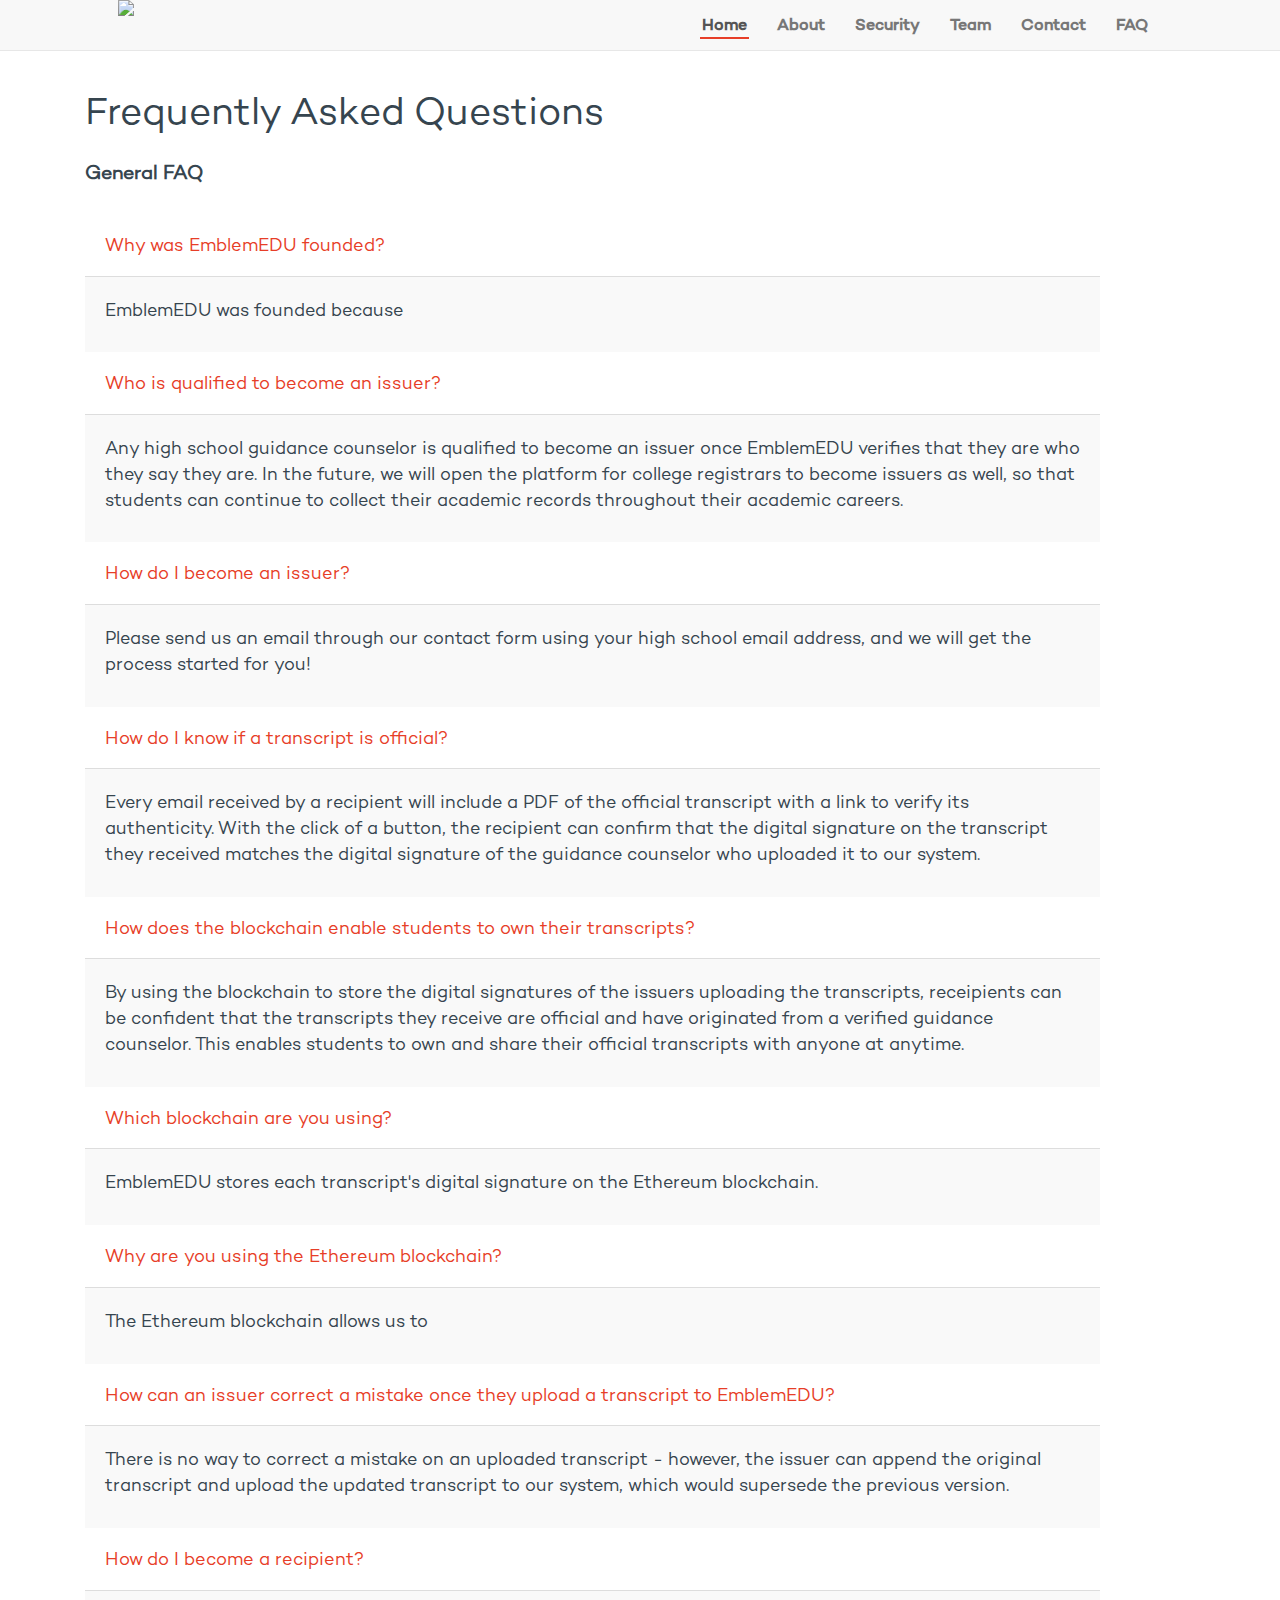
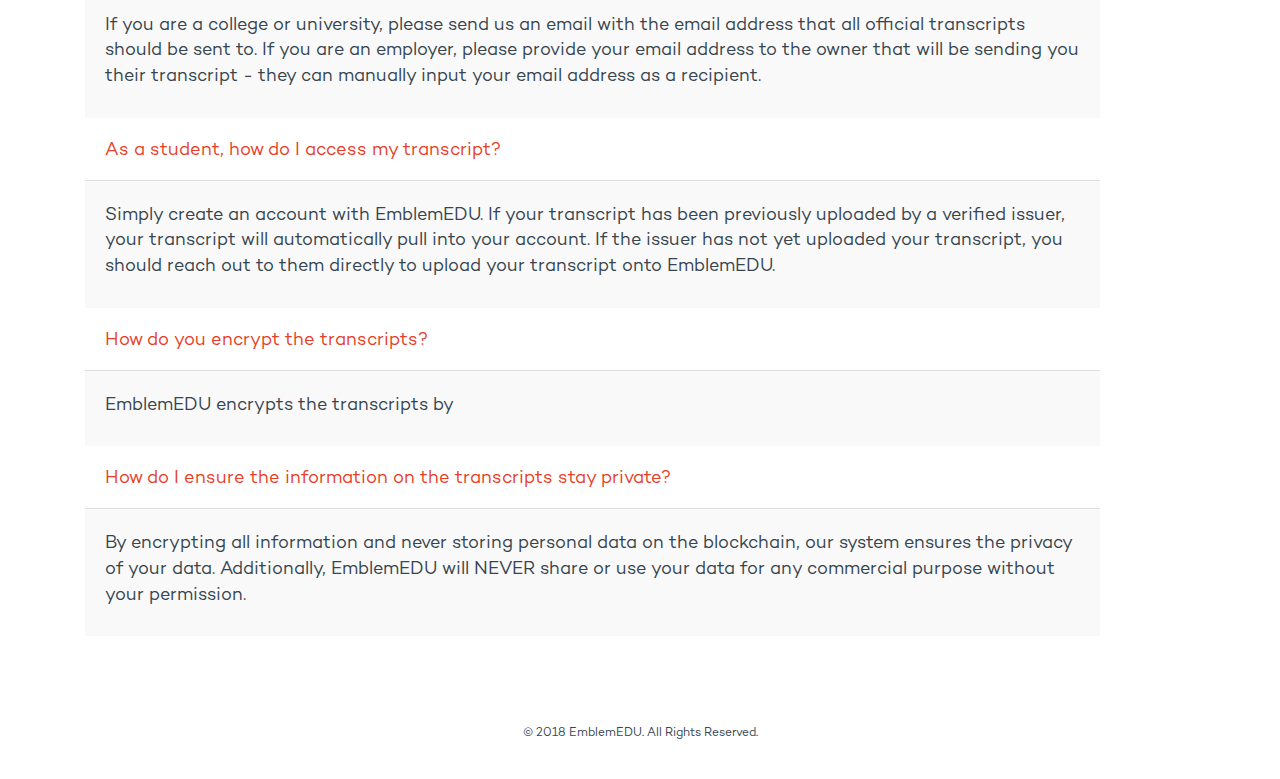
==== faq/index.html @ 0c70b665 "created faq page" ====
<!DOCTYPE html>
<html lang="en">
<head>
  <meta charset="UTF-8">
  <meta name="viewport" content="width=device-width, initial-scale=1.0">
  <meta http-equiv="X-UA-Compatible" content="ie=edge">
  <title>EmblemEDU</title>
  <!--need to edit between these -->
  <!-- <meta name="description" content="Forging the next generation of foundational Ethereum protocols">
  <meta name="keywords" content="Blockchain Incubator Startup Ethereum Labs">
  <meta name="author" content="BlockForge">
  <meta name="viewport" content="width=device-width, initial-scale=1, maximum-scale=1">
  <meta property="og:title" content="BlockForge">
  <meta property="og:description" content="Forging the next generation of foundational Ethereum protocols">
  
  <link rel="icon" href="img/logo.png"> -->
  <!--need to edit between these -->

  <link rel="stylesheet" type="text/css" href="../assets/css/bootstrap.min.css">
  <link rel="stylesheet" type="text/css" href="../assets/css/style.css">
  <script src="../assets/js/jquery-3.3.1.min.js"></script>
  <script src="../assets/js/bootstrap.min.js"></script>
  <link rel="shortcut icon" type="image/png" href="../assets/img/logo_40px.png">
  <link href="https://fonts.googleapis.com/css?family=Quicksand" rel="stylesheet">

</head>
<body>
  <!-- <div class='backgroundImage'></div> -->
  <nav class="navbar navbar-default navbar-fixed-top">
      <div class="container centered-column">
        <div class="col-md-11 col-xs-12">
          <div class="row">
            <div class="container-fluid">
              <div class="row">
                <div class="col-xs-12">
                  <div class="navbar-header">
                      <button type="button" class="navbar-toggle collapsed" data-toggle="collapse" data-target="#bs-example-navbar-collapse-1" aria-expanded="false">
                          <span class="sr-only">Toggle navigation</span>
                          <span class="icon-bar"></span>
                          <span class="icon-bar"></span>
                          <span class="icon-bar"></span>
                      </button>
                    <a class="navbar-brand" href="#">
                        <img src="../assets/img/NavBar Logo.png" class="logo">
                    </a>
                  </div>
                  <div class="collapse navbar-collapse" id="bs-example-navbar-collapse-1">
                    <ul class="nav navbar-nav navbar-right">
                      <li class="active"><a href="/#home">Home</a></li>
                      <li><a href="/#about">About</a></li>
                      <li><a href="/#security">Security</a></li>
                      <li><a href="/#team">Team</a></li>
                    <li><a href="/#contact">Contact</a></li>
                    <li><a href="#faq">FAQ</a></li>
                    </ul>
                  </div>
                </div>
              </div>
            </div>
          </div>
        </div>
      </div>
    </nav>

  <!-- FAQ -->
  <section id="faq" class="main faq">
    <div class="container">
      <div class="col-xs-11">
        <h3>Frequently Asked Questions</h3>
        <br>
        <h4>General FAQ</h4>
        <br>
        <div class="faq-index">
          <div class="item active">
            <div class="title">Why was EmblemEDU founded?</div>
            <div class="body">
              <p>EmblemEDU was founded because</p>
            </div>
          </div>
          <div class="item active">
            <div class="title">Who is qualified to become an issuer?</div>
            <div class="body">
              <p>Any high school guidance counselor is qualified to become an issuer once EmblemEDU verifies that they are who they say 
                they are. In the future, we will open the platform for college registrars to become issuers as well, so that students can 
                continue to collect their academic records throughout their academic careers.
              </p>
            </div>
          </div>
          <div class="item active">
            <div class="title">How do I become an issuer?</div>
            <div class="body">
              <p>Please send us an email through our contact form using your high school email address, and we will get the process started for you!</p>
            </div>
          </div>
          <div class="item active">
            <div class="title">How do I know if a transcript is official?</div>
            <div class="body">
              <p>Every email received by a recipient will include a PDF of the official transcript with a link to verify its authenticity.  With the click
                of a button, the recipient can confirm that the digital signature on the transcript they received matches the digital signature of the 
                guidance counselor who uploaded it to our system.
              </p>
            </div>
          </div>
          <div class="item active">
            <div class="title">How does the blockchain enable students to own their transcripts?</div>
            <div class="body">
              <p>By using the blockchain to store the digital signatures of the issuers uploading the transcripts, receipients can be confident
                that the transcripts they receive are official and have originated from a verified guidance counselor. This enables students
                to own and share their official transcripts with anyone at anytime.
              </p>
            </div>
          </div>
          <div class="item active">
            <div class="title">Which blockchain are you using?</div>
            <div class="body">
              <p>EmblemEDU stores each transcript's digital signature on the Ethereum blockchain.</p>
            </div>
          </div>
          <div class="item active">
            <div class="title">Why are you using the Ethereum blockchain?</div>
            <div class="body">
              <p>The Ethereum blockchain allows us to</p>
            </div>
          </div>
          <div class="item active">
            <div class="title">How can an issuer correct a mistake once they upload a transcript to EmblemEDU?</div>
            <div class="body">
              <p>There is no way to correct a mistake on an uploaded transcript - however, the issuer can append the original transcript and upload the
                updated transcript to our system, which would supersede the previous version.
              </p>
            </div>
          </div>
          <div class="item active">
            <div class="title">How do I become a recipient?</div>
            <div class="body">
              <p>If you are a college or university, please send us an email with the email address that all official transcripts should be sent to.
                If you are an employer, please provide your email address to the owner that will be sending you their transcript - they can manually
                input your email address as a recipient.
              </p>
            </div>
          </div>
          <div class="item active">
            <div class="title">As a student, how do I access my transcript?</div>
            <div class="body">
              <p>Simply create an account with EmblemEDU. If your transcript has been previously uploaded by a verified issuer, your transcript will
                automatically pull into your account.  If the issuer has not yet uploaded your transcript, you should reach out to them directly to
                upload your transcript onto EmblemEDU.
              </p>
            </div>
          </div>
          <div class="item active">
            <div class="title">How do you encrypt the transcripts?</div>
            <div class="body">
              <p>EmblemEDU encrypts the transcripts by</p>
            </div>
          </div>
          <div class="item active">
            <div class="title">How do I ensure the information on the transcripts stay private?</div>
            <div class="body">
              <p>By encrypting all information and never storing personal data on the blockchain, our system ensures the privacy of your data.  Additionally,
                EmblemEDU will NEVER share or use your data for any commercial purpose without your permission.
              </p>
            </div>
          </div>
        </div>
      </div>
    </div>
  </section>


  <!--footer -->
  <footer class="centered-column">
    <h6>© 2018 EmblemEDU. All Rights Reserved.</h6>
  </footer>

  <!--javacript -->
  <script>
    $(document).scroll(function() {
      var position = $(this).scrollTop() + 80
      $.fn.reverse = [].reverse;
      $('section').reverse().each(function() {
        var target = $(this).offset().top
        var id = $(this).attr('id')
        if (position >= target) {
          $('.navbar-right li').removeClass('active')
          $('.navbar-right li a[href="#' + id + '"]').parent().addClass('active')
          return false;
        } 
      })
    })

    $(document).on('click','.navbar-collapse.in',function(e) {
    if( $(e.target).is('a:not(".dropdown-toggle")') ) {
        $(this).collapse('hide');
    }
});
  </script>



</body>
</html>
---- assets/css/style.css ----
@font-face {
  font-family: Campton;
  src: url(../fonts/Campton-Book.otf);
}

@font-face {
  font-family: CamptonMedium;
  src: url(../fonts/Campton-Medium.otf);
}

body {
  font-family: 'Campton', 'Quicksand', 'Arial', 'sans-serif';
  color: #36454f;
}

/* .backgroundImage {
  background: url(../img/background/landscape.jpg);
  background-repeat: no-repeat;
  background-attachment: fixed;
  background-position: center;
  width: 100%;
  height: 100%;
  position: fixed;
} */

.brand {
  margin-left: 6px;
}

.logo {
  height: 52px;
}

.nav li a {
  font-family: CamptonMedium;
  font-size: 16px;
  font-weight: bold;
}

.navbar-default .navbar-nav>.active>a {
  background-color: inherit;
  padding: 15px 2px 2px;
  margin: 0px 13px;
  border-bottom: 2px solid #e73e28;
}

.navbar-brand {
  padding: 0px;
}

h2 {
  margin-bottom: 40px;
  font-weight: bold;
  text-align: center;
}

#home {
  min-height: 90vh;
  font-family: CamptonMedium;
  color: #36454f;
  background: -moz-linear-gradient(45deg, #ffffff 1%, #fc9862 46%, #f22121 99%); /* FF3.6-15 */
  background: -webkit-linear-gradient(45deg, #ffffff 1%,#fc9862 46%,#f22121 99%); /* Chrome10-25,Safari5.1-6 */
  background: linear-gradient(225deg, #ffffff 1%,#fc9862 46%,#f22121 99%); /* W3C, IE10+, FF16+, Chrome26+, Opera12+, Safari7+ */
  filter: progid:DXImageTransform.Microsoft.gradient( startColorstr='#ffffff', endColorstr='#f22121',GradientType=1 ); /* IE6-9 fallback on horizontal gradient */
  /* background: url(../img/background/gradient.png) 0% 100% / cover no-repeat white; */
}

/* home layover text  */
.full-width-image {
  width: 100%;
}

.left-column {
  display: flex;
  flex-direction: column;
}

.row-bottom {
  display: flex;
  flex-direction: row;
  align-items: flex-end;
}

#splash {
  min-height: 90vh;
}

.home-container {
  position: relative;
  display: flex;
  flex-direction: column;
  align-items: center;
  justify-content: center;
}

/* @media(min-width: 600px) {
  .home-container {
    width: 80%;
  }
}

@media(min-width: 1200px) {
  .home-container {
    width: 70%;
  }
} */

#home h3 {
  font-size: 54px;
}

/* #home img {
  height: 100px;
  width: 100px;
} */

#home h4 {
  margin-top: 20px;
  font-size: 54px;
  font-weight: 100;
}

.faq {
  text-align: left;
}

.main {
  background-color: white;
  padding: 50px 0px;
}

#faq {
  margin-top: 20px;
}

#faq p {
  font-size: 18px;
}

#faq h3 {
  font-size: 2.75em;
  margin-bottom: 5px;
}

#faq h4 {
  font-size: 1.4em;
  margin-top: 5px;
  font-weight: bold;
}

.faq-index .item {
  position: relative;
}

.faq-index .item.active .title {
  color: #e73e28;
}

.faq-index .title {
  padding: 20px;
  padding-right: 40px;
  line-height: 1.2em;
  border-bottom: 1px solid #ddd;
  font-size: 1.3em;
  color: #063952;
  cursor: pointer;
}

.faq-index .item.active .body {
  padding: 20px;
  height: auto;
}
.faq-index .body {
  box-sizing: border-box;
  padding: 0 20px;
  background: #f9f9f9;
  font-size: 1.1em;
  height: 0px;
  overflow: hidden;
  transition: 0.3s all ease-in-out;
}

@media(max-width: 470px) {
  #home h4 {
    font-size: 40px;
  }
  #home h3 {
    font-size: 38px;
  }
  #home img {
    height: 200px;
  }
}

@media(max-height: 731px) {
  .home-container {
    margin-top: 40px;
  }
  #home h4 {
    font-size: 40px;
  }
  #home h3 {
    font-size: 40px;
  }
  #home img {
    height: 150px;
  }
}

@media(max-width: 400px) {
  #home h4 {
    font-size: 40px;
  }
  #home h3 {
    font-size: 36px;
  }
  #home img {
    height: 200px;
  }
}

@media(max-width: 350px) {
  #home h4 {
    font-size: 38px;
  }
  #home h3 {
    font-size: 31px;
  }
}

@media only screen
and (max-width: 767px)
and (min-width: 550px) {
  #team .team-image {
    width: 50%;
  }
  #faq h2 {
    margin-top: 40px;
  }
}

#splash-1 {
  text-align: left;
  width: 100%;
}

#splash-logo {
  height: 300px;
}

#splash-2 {
  text-align: right;
  width: 100%;
}
/* home layover text */

#about p {
  font-size: 18px;
}

#about h5 {
  margin-top: 30px;
  font-size: 20px;
}

#about h4 {
  font-size: 20px;
  font-weight: bold;
}

#security p {
  font-size: 20px;
}

/* 
#security {
  background: #fff no-repeat 0;
  background-image: url(../img/background/institution.jpg);
  background-size: cover;
  background-position: 50%;
  background-attachment: fixed;
} */

#security {
  background: #fff no-repeat 0;
  background-image: url(../img/background/institution.jpg);
  background-size: cover;
  background-position: 50%;
  background-attachment: fixed;
}

#security .col-xs-11 {
  min-height: 90vh;
}

#mission h4 {
  font-size: 25px;
  text-align: left;
}

#mission p {
  font-size: 20px;
}

.mission-image img {
  border-radius: 10%;
}

#mission hr {
  height: 2px;
  margin-top: 50px;
  background-color: #e73e28;
}

/* HOW IT WORKS
#how-it-works h2 {
  color: white;
}

#how-it-works {
  background: #fff no-repeat 0;
  background-image: url(../img/background/landscape.jpg);
  background-size: cover;
  background-position: 50%;
  background-attachment: fixed;
} */

.white-transparent {
  background-color: rgba(255,255,255,0.85);
  width: 100%;
  height: 100%;
}

.lines {
  width: 69.5%;
  margin: 10px 0px;
}

.lines img {
  vertical-align: middle;
  border-width: 0px;
  border-style: initial;
  border-color: initial;
  border-image: initial;
}

.about-image {
  margin: 30px 0px 0px;
}

.about-image h4 {
  margin-top: 30px;
}

.about-image p {
  text-align: center;
}

.team-image {
  margin: 45px 0px 0px;
}

.team-image h4 {
  margin-top: 15px;
  font-weight: bold;
}

.team-image h5 {
  margin-top: 0px;
}

.about-image img {
  height: 120px;
  border-radius: 10%;
}

.team-image img {
  height: 120px;
  border-radius: 50%;
}

.pale-gray {
  /*background-color: rgba(241, 239, 239, 0.89);*/
  background-color: #f5f5f5;
  padding: 50px 0px;
}

#mission {
  padding-bottom: 0px;
}

.white {
  padding: 50px 0px;
}

.space-around-row {
  display: flex;
  flex-direction: row;
  justify-content: space-around;
}

.centered-column {
  display: flex;
  flex-direction: column;
  align-items: center;
}

.centered-column-center {
  display: flex;
  flex-direction: column;
  align-items: center;
  justify-content: center;
}

.space-between-row {
  display: flex;
  flex-direction: row;
  align-items: center;
  justify-content: space-between;
}

p {
  font-size: 14px;
}

.team-image .social-icon {
  height: 25px;
  margin: 3px;
  border-radius: 0%;
}

.contact-header h4 {
  margin: 0px 15px 0px;
  font-size: 20px;
  color: #36454f;
}

#contact {
  padding: 0px;
  background: #e2e2e2;
}

#contact h2 {
  margin-bottom: 20px;
}

#contact-hero {
  background: -moz-linear-gradient(45deg, #ffffff 1%, #fc9862 46%, #f22121 99%); /* FF3.6-15 */
  background: -webkit-linear-gradient(45deg, #ffffff 1%,#fc9862 46%,#f22121 99%); /* Chrome10-25,Safari5.1-6 */
  background: linear-gradient(225deg, #ffffff 1%,#fc9862 46%,#f22121 99%); /* W3C, IE10+, FF16+, Chrome26+, Opera12+, Safari7+ */
  filter: progid:DXImageTransform.Microsoft.gradient( startColorstr='#ffffff', endColorstr='#f22121',GradientType=1 ); /* IE6-9 fallback on horizontal gradient */
  /*background: white no-repeat 50% 50%;
  background-image: url(../img/background/parchment.jpg);
  background-size: cover; */
  width: 100%;
  color: white;
}


#contact .overlay {
  /* background-color: rgba(0,0,0,0.6); */
  padding: 50px 0px 10px;
  min-height: 70vh;
}

form {
  margin-top: 50px;
}

.button {
  color: white;
  background: #36454f;
  /* background-image: linear-gradient(90deg, #e5000f, #FF5014FF); */
  border: none;
  border-radius: 0px;
  width: 250px;
  height: 40px;
}

footer {
  padding: 30px 0px;
}
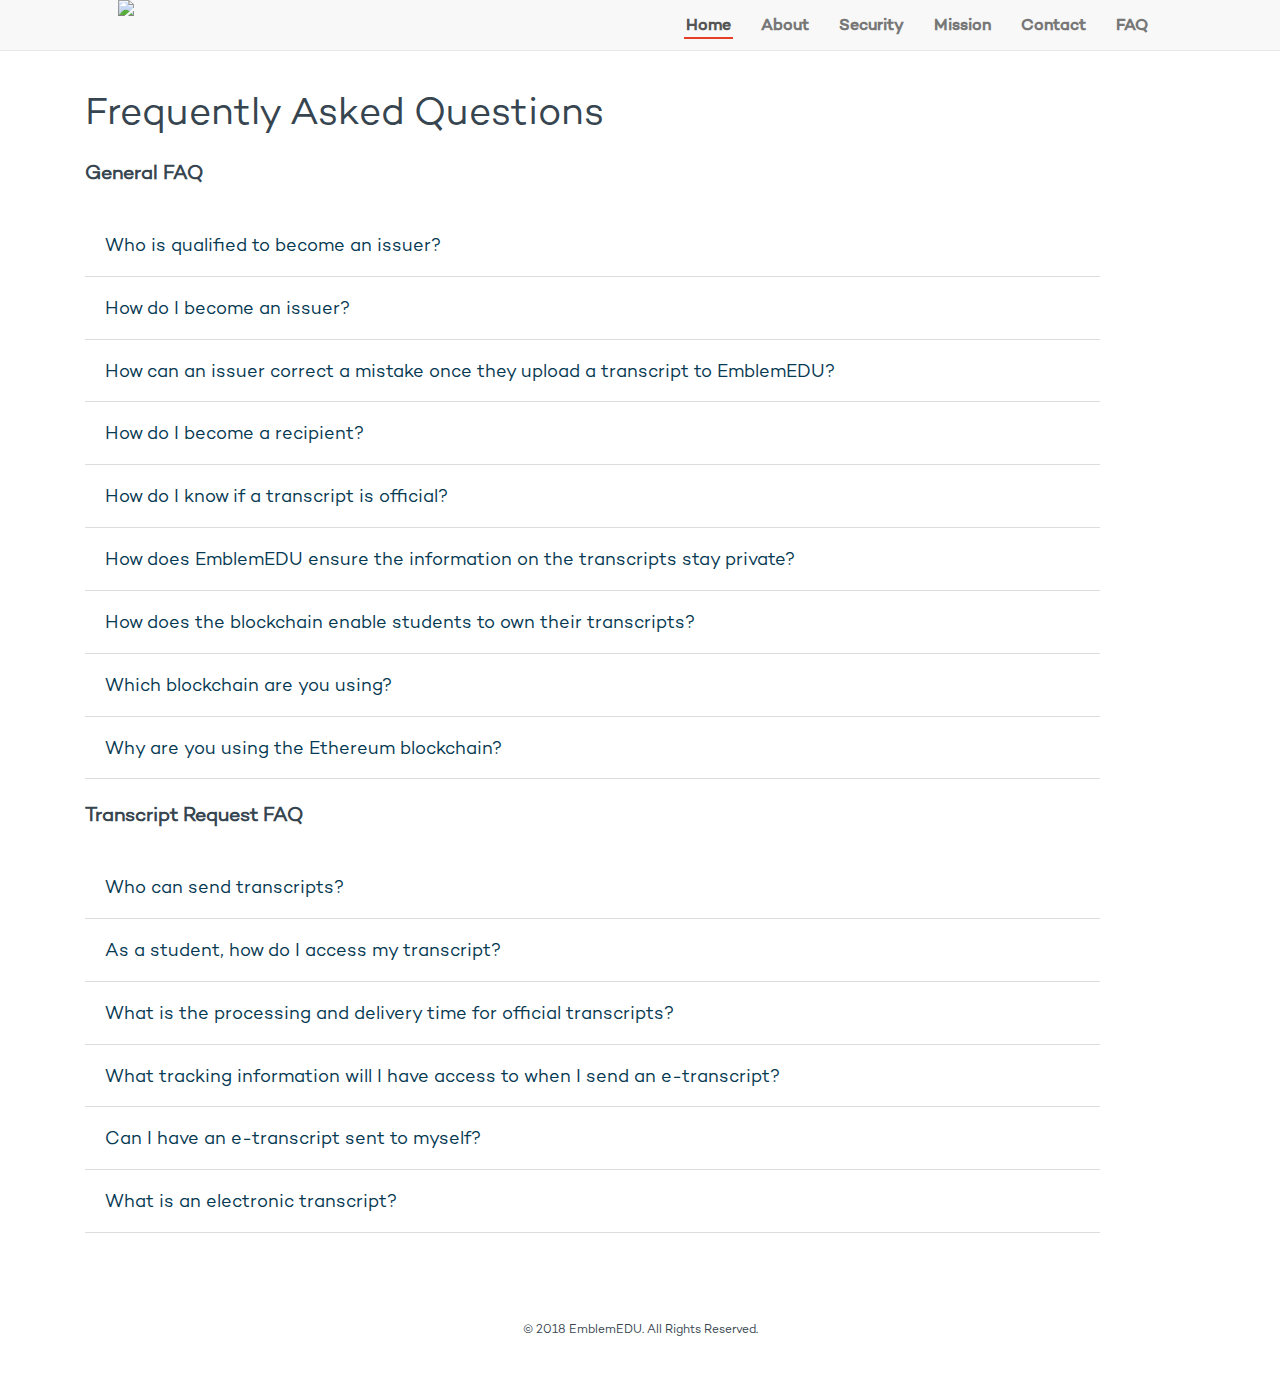
==== commit e62e4d51: "updated faq content and input jquery for item toggles" ====
--- a/faq/index.html
+++ b/faq/index.html
@@ -22,6 +22,7 @@
   <script src="../assets/js/bootstrap.min.js"></script>
   <link rel="shortcut icon" type="image/png" href="../assets/img/logo_40px.png">
   <link href="https://fonts.googleapis.com/css?family=Quicksand" rel="stylesheet">
+  <link rel="stylesheet" href="https://use.fontawesome.com/releases/v5.2.0/css/all.css" integrity="sha384-hWVjflwFxL6sNzntih27bfxkr27PmbbK/iSvJ+a4+0owXq79v+lsFkW54bOGbiDQ" crossorigin="anonymous">
 
 </head>
 <body>
@@ -49,7 +50,8 @@
                       <li class="active"><a href="/#home">Home</a></li>
                       <li><a href="/#about">About</a></li>
                       <li><a href="/#security">Security</a></li>
-                      <li><a href="/#team">Team</a></li>
+                      <li><a href="/#mission">Mission</a></li>
+                      <!-- <li><a href="/#team">Team</a></li> -->
                     <li><a href="/#contact">Contact</a></li>
                     <li><a href="#faq">FAQ</a></li>
                     </ul>
@@ -71,103 +73,229 @@
         <h4>General FAQ</h4>
         <br>
         <div class="faq-index">
-          <div class="item active">
-            <div class="title">Why was EmblemEDU founded?</div>
-            <div class="body">
-              <p>EmblemEDU was founded because</p>
-            </div>
-          </div>
-          <div class="item active">
-            <div class="title">Who is qualified to become an issuer?</div>
+          <!-- <div class="item">
+            <div class="space-between-row">
+              <div class="title">Why was EmblemEDU founded?</div>
+              <div class="arrows">
+                <i class="fa fa-angle-down"></i>
+              </div>
+            </div>
+            <div class="body">
+                  <p>EmblemEDU was founded because</p>
+            </div>
+          </div> -->
+          <div class="item">
+            <div class="space-between-row">
+              <div class="title">Who is qualified to become an issuer?</div>
+              <div class="arrows">
+                <i class="fa fa-angle-down"></i>
+              </div>
+            </div>
             <div class="body">
               <p>Any high school guidance counselor is qualified to become an issuer once EmblemEDU verifies that they are who they say 
                 they are. In the future, we will open the platform for college registrars to become issuers as well, so that students can 
-                continue to collect their academic records throughout their academic careers.
-              </p>
-            </div>
-          </div>
-          <div class="item active">
-            <div class="title">How do I become an issuer?</div>
-            <div class="body">
-              <p>Please send us an email through our contact form using your high school email address, and we will get the process started for you!</p>
-            </div>
-          </div>
-          <div class="item active">
-            <div class="title">How do I know if a transcript is official?</div>
+                continue to collect their academic records throughout their academic careers.</p>
+            </div>
+          </div>
+          <div class="item">
+            <div class="space-between-row">
+              <div class="title">How do I become an issuer?</div>
+              <div class="arrows">
+                <i class="fa fa-angle-down"></i>
+              </div>
+            </div>
+            <div class="body">
+              <p>If you are a high school guidance counselor, please send us an email through our contact form using your official high school email address, and we will get the process started for you!</p>
+            </div>
+          </div>
+          <div class="item">
+            <div class="space-between-row">
+              <div class="title">How can an issuer correct a mistake once they upload a transcript to EmblemEDU?</div>
+              <div class="arrows">
+                <i class="fa fa-angle-down"></i>
+              </div>
+            </div>
+            <div class="body">
+              <p>An issuer can simply upload the correct transcript, which will then overwrite the previously uploaded transcript. Students
+                will receive a notification that their transcript has been updated.</p>
+            </div>
+          </div>
+          <div class="item">
+            <div class="space-between-row">
+              <div class="title">How do I become a recipient?</div>
+              <div class="arrows">
+                <i class="fa fa-angle-down"></i>
+              </div>
+            </div>
+            <div class="body">
+              <p>If you are a college or university, please send us an email with the email address that all official transcripts should be sent to.
+                If you are an employer, please provide your email address to the owner that will be sending you their transcript - they can manually
+                input your email address as a recipient.</p>
+            </div>
+          </div>
+          <div class="item">
+            <div class="space-between-row">
+              <div class="title">How do I know if a transcript is official?</div>
+              <div class="arrows">
+                <i class="fa fa-angle-down"></i>
+              </div>
+            </div>
             <div class="body">
               <p>Every email received by a recipient will include a PDF of the official transcript with a link to verify its authenticity.  With the click
                 of a button, the recipient can confirm that the digital signature on the transcript they received matches the digital signature of the 
-                guidance counselor who uploaded it to our system.
+                guidance counselor who uploaded it to our system.</p>
+            </div>
+          </div>
+          <div class="item">
+            <div class="space-between-row">
+              <div class="title">How does EmblemEDU ensure the information on the transcripts stay private?</div>
+              <div class="arrows">
+                <i class="fa fa-angle-down"></i>
+              </div>
+            </div>
+            <div class="body">
+              <p>By encrypting all information and never storing personal data on the blockchain, our system ensures the privacy of your data.  Additionally,
+                EmblemEDU will NEVER share or use your data for any commercial purpose without your permission.</p>
+            </div>
+          </div>
+          <div class="item">
+            <div class="space-between-row">
+              <div class="title">How does the blockchain enable students to own their transcripts?</div>
+              <div class="arrows">
+                <i class="fa fa-angle-down"></i>
+              </div>
+            </div>
+            <div class="body">
+              <p>By using the blockchain to store the digital signatures of the issuers uploading the transcripts, recipients can be confident
+                that the transcripts they receive are official and have originated from a verified guidance counselor. This enables students
+                to own and share their official transcripts with anyone at anytime.</p>
+            </div>
+          </div>
+          <div class="item">
+            <div class="space-between-row">
+              <div class="title">Which blockchain are you using?</div>
+              <div class="arrows">
+                <i class="fa fa-angle-down"></i>
+              </div>
+            </div>
+            <div class="body">
+              <p>EmblemEDU stores each transcript's digital signature on the Ethereum blockchain.</p>
+            </div>
+          </div>
+          <div class="item">
+            <div class="space-between-row">
+              <div class="title">Why are you using the Ethereum blockchain?</div>
+              <div class="arrows">
+                <i class="fa fa-angle-down"></i>
+              </div>
+            </div>
+            <div class="body">
+              <p>The Ethereum blockchain is the most trusted and reliable public blockchain, used by thousands of companies around the world.</p>
+            </div>
+          </div>
+          <!-- <div class="item">
+            <div class="space-between-row">
+              <div class="title">How does your encryption work at a high level?</div>
+              <div class="arrows">
+                <i class="fa fa-angle-down"></i>
+              </div>
+            </div>
+            <div class="body">
+              <p>EmblemEDU encrypts the transcripts by</p>
+            </div>
+          </div>
+          <div class="item">
+            <div class="space-between-row">
+              <div class="title">How does your encryption work in detail?</div>
+              <div class="arrows">
+                <i class="fa fa-angle-down"></i>
+              </div>
+            </div>
+            <div class="body">
+              <p>EmblemEDU encrypts the transcripts by</p>
+            </div>
+          </div> -->
+          <br>
+          <h4>Transcript Request FAQ</h4>
+          <br>
+          <div class="item">
+            <div class="space-between-row">
+              <div class="title">Who can send transcripts?</div>
+              <div class="arrows">
+                <i class="fa fa-angle-down"></i>
+              </div>
+            </div>
+            <div class="body">
+              <p>Both issuers and owners can send transcripts to any college or email address. Issuers will be required to have
+                owner authorization in order to send transcripts.
               </p>
             </div>
           </div>
-          <div class="item active">
-            <div class="title">How does the blockchain enable students to own their transcripts?</div>
-            <div class="body">
-              <p>By using the blockchain to store the digital signatures of the issuers uploading the transcripts, receipients can be confident
-                that the transcripts they receive are official and have originated from a verified guidance counselor. This enables students
-                to own and share their official transcripts with anyone at anytime.
-              </p>
-            </div>
-          </div>
-          <div class="item active">
-            <div class="title">Which blockchain are you using?</div>
-            <div class="body">
-              <p>EmblemEDU stores each transcript's digital signature on the Ethereum blockchain.</p>
-            </div>
-          </div>
-          <div class="item active">
-            <div class="title">Why are you using the Ethereum blockchain?</div>
-            <div class="body">
-              <p>The Ethereum blockchain allows us to</p>
-            </div>
-          </div>
-          <div class="item active">
-            <div class="title">How can an issuer correct a mistake once they upload a transcript to EmblemEDU?</div>
-            <div class="body">
-              <p>There is no way to correct a mistake on an uploaded transcript - however, the issuer can append the original transcript and upload the
-                updated transcript to our system, which would supersede the previous version.
-              </p>
-            </div>
-          </div>
-          <div class="item active">
-            <div class="title">How do I become a recipient?</div>
-            <div class="body">
-              <p>If you are a college or university, please send us an email with the email address that all official transcripts should be sent to.
-                If you are an employer, please provide your email address to the owner that will be sending you their transcript - they can manually
-                input your email address as a recipient.
-              </p>
-            </div>
-          </div>
-          <div class="item active">
-            <div class="title">As a student, how do I access my transcript?</div>
-            <div class="body">
-              <p>Simply create an account with EmblemEDU. If your transcript has been previously uploaded by a verified issuer, your transcript will
-                automatically pull into your account.  If the issuer has not yet uploaded your transcript, you should reach out to them directly to
-                upload your transcript onto EmblemEDU.
-              </p>
-            </div>
-          </div>
-          <div class="item active">
-            <div class="title">How do you encrypt the transcripts?</div>
-            <div class="body">
-              <p>EmblemEDU encrypts the transcripts by</p>
-            </div>
-          </div>
-          <div class="item active">
-            <div class="title">How do I ensure the information on the transcripts stay private?</div>
-            <div class="body">
-              <p>By encrypting all information and never storing personal data on the blockchain, our system ensures the privacy of your data.  Additionally,
-                EmblemEDU will NEVER share or use your data for any commercial purpose without your permission.
-              </p>
+          <div class="item">
+            <div class="space-between-row">
+              <div class="title">As a student, how do I access my transcript?</div>
+              <div class="arrows">
+                <i class="fa fa-angle-down"></i>
+              </div>
+            </div>
+            <div class="body">
+              <p>Simply create an account with EmblemEDU! If your transcript has been previously uploaded by a verified issuer, it will
+                automatically be matched to your account.  If the issuer has not yet uploaded your transcript, EmblemEDU allows you to
+                send a notification to your school.</p>
+            </div>
+          </div>
+          <div class="item">
+            <div class="space-between-row">
+              <div class="title">What is the processing and delivery time for official transcripts?</div>
+              <div class="arrows">
+                <i class="fa fa-angle-down"></i>
+              </div>
+            </div>
+            <div class="body">
+              <p>Once you submit your e-transcript, the recipient will receive an email with the PDF of your official transcript and
+                a link to verify its authenticity within 5 minutes.</p>
+              </div>
+          </div>
+          <div class="item">
+            <div class="space-between-row">
+              <div class="title">What tracking information will I have access to when I send an e-transcript?</div>
+              <div class="arrows">
+                <i class="fa fa-angle-down"></i>
+              </div>
+            </div>
+            <div class="body">
+              <p>When you send an e-transcript, you will receive an email confirming that the transcript has been submitted.  Additionally,
+                you will receive an email notifying you when the recipient has received the email.</p>
+              </div>
+            </div>
+            <div class="item">
+              <div class="space-between-row">
+                <div class="title">Can I have an e-transcript sent to myself?</div>
+                <div class="arrows">
+                <i class="fa fa-angle-down"></i>
+              </div>
+            </div>
+            <div class="body">
+              <p>Yes, e-transcripts can be sent to any email address.</p>
+            </div>
+          </div>
+          <div class="item">
+            <div class="space-between-row">
+              <div class="title">What is an electronic transcript?</div>
+              <div class="arrows">
+                <i class="fa fa-angle-down"></i>
+              </div>
+            </div>
+            <div class="body">
+              <p>An electronic transcript (e-transcript) is an official certified PDF document securely delivered electronically to the email
+                address of the recipient you designate.</p>
             </div>
           </div>
         </div>
       </div>
     </div>
   </section>
-
-
+  
   <!--footer -->
   <footer class="centered-column">
     <h6>© 2018 EmblemEDU. All Rights Reserved.</h6>
@@ -175,28 +303,17 @@
 
   <!--javacript -->
   <script>
-    $(document).scroll(function() {
-      var position = $(this).scrollTop() + 80
-      $.fn.reverse = [].reverse;
-      $('section').reverse().each(function() {
-        var target = $(this).offset().top
-        var id = $(this).attr('id')
-        if (position >= target) {
-          $('.navbar-right li').removeClass('active')
-          $('.navbar-right li a[href="#' + id + '"]').parent().addClass('active')
-          return false;
-        } 
-      })
-    })
-
     $(document).on('click','.navbar-collapse.in',function(e) {
-    if( $(e.target).is('a:not(".dropdown-toggle")') ) {
+      if( $(e.target).is('a:not(".dropdown-toggle")') ) {
         $(this).collapse('hide');
-    }
-});
+      }
+    });
+
+    $(document).ready( function() {
+      $('.item .space-between-row').click(function(e) {
+        $(this).parent('.item').toggleClass('active');
+      });
+    });
   </script>
-
-
-
 </body>
 </html>
--- a/assets/css/style.css
+++ b/assets/css/style.css
@@ -160,10 +160,13 @@
   padding: 20px;
   padding-right: 40px;
   line-height: 1.2em;
-  border-bottom: 1px solid #ddd;
   font-size: 1.3em;
   color: #063952;
   cursor: pointer;
+}
+
+.faq-index .space-between-row {
+  border-bottom: 1px solid #ddd;
 }
 
 .faq-index .item.active .body {
@@ -180,6 +183,39 @@
   transition: 0.3s all ease-in-out;
 }
 
+.faq-index .item.active .arrows {
+  color: #e73e28;
+  opacity: 1;
+}
+.faq-index .arrows {
+  position: absolute;
+  top: 12px;
+  right: 15px;
+  font-size: 30px;
+  cursor: pointer;
+  opacity: 0.25;
+  transition: 0.2s all ease-in-out;
+}
+
+.faq-index .item.active i {
+  transform: rotateX(180deg);
+}
+
+.fa {
+  display: inline-block;
+  font: normal normal normal 14px/1 FontAwesome;
+  font-size: inherit;
+  text-rendering: auto;
+  -webkit-font-smoothing: antialiased;
+  -moz-osx-font-smoothing: grayscale;
+}
+
+.fa-angle-down {
+  content: "\f107";
+}
+
+
+
 @media(max-width: 470px) {
   #home h4 {
     font-size: 40px;
@@ -356,6 +392,8 @@
   text-align: center;
 }
 
+/*
+
 .team-image {
   margin: 45px 0px 0px;
 }
@@ -369,15 +407,18 @@
   margin-top: 0px;
 }
 
+*/
+
 .about-image img {
   height: 120px;
   border-radius: 10%;
 }
 
+/*
 .team-image img {
   height: 120px;
   border-radius: 50%;
-}
+} */
 
 .pale-gray {
   /*background-color: rgba(241, 239, 239, 0.89);*/
@@ -386,7 +427,7 @@
 }
 
 #mission {
-  padding-bottom: 0px;
+  padding-bottom: 50px;
 }
 
 .white {
@@ -423,11 +464,12 @@
   font-size: 14px;
 }
 
+/*
 .team-image .social-icon {
   height: 25px;
   margin: 3px;
   border-radius: 0%;
-}
+} */
 
 .contact-header h4 {
   margin: 0px 15px 0px;
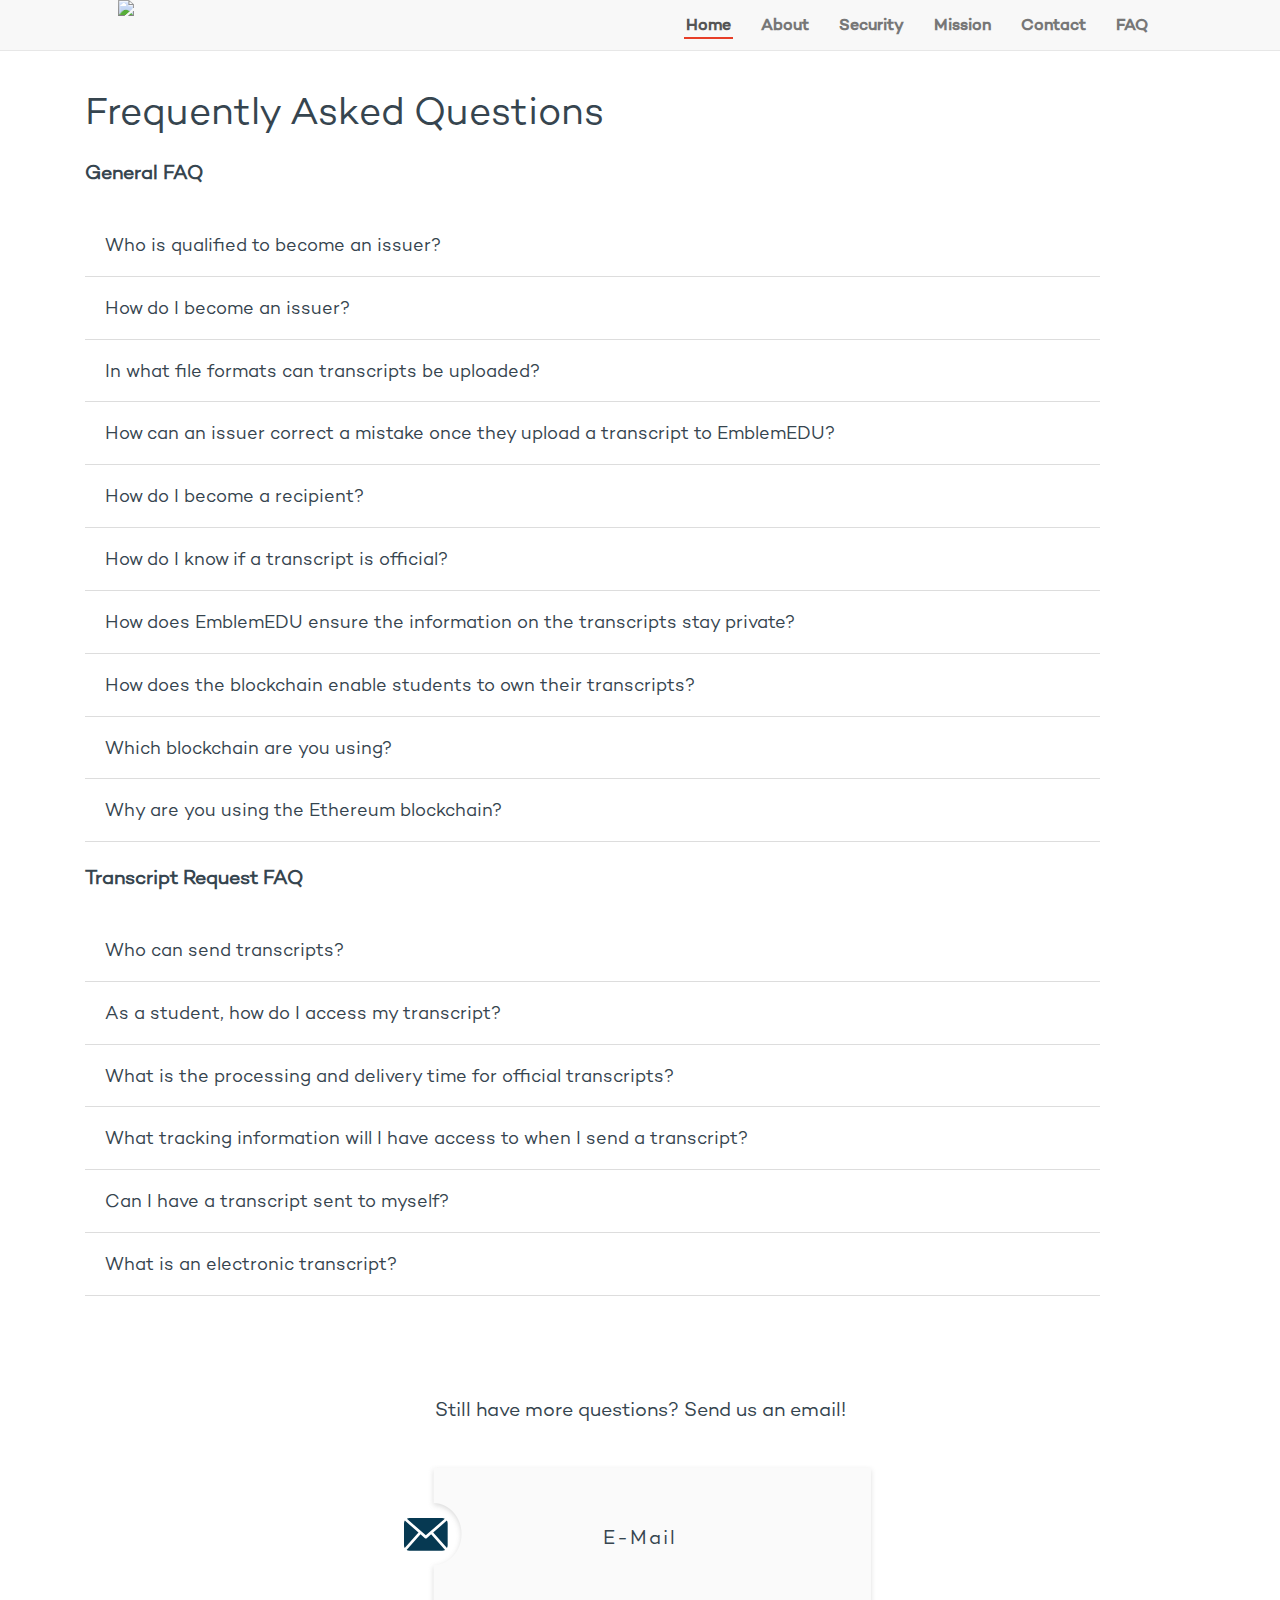
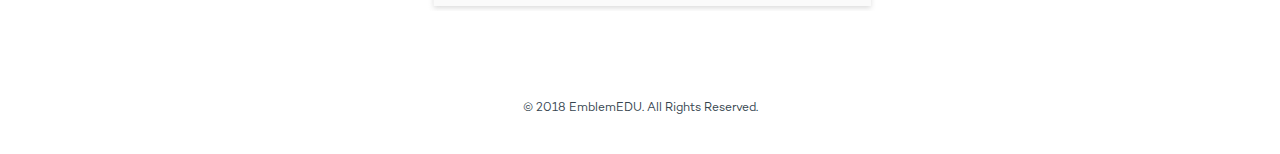
==== commit 372766c1: "added email on faq page, needs to be updated" ====
--- a/faq/index.html
+++ b/faq/index.html
@@ -105,7 +105,19 @@
               </div>
             </div>
             <div class="body">
-              <p>If you are a high school guidance counselor, please send us an email through our contact form using your official high school email address, and we will get the process started for you!</p>
+              <p>If you are a high school guidance counselor, please send us an email through our contact form using your official high school email 
+                address, and we will get the process started for you!</p>
+            </div>
+          </div>
+          <div class="item">
+            <div class="space-between-row">
+              <div class="title">In what file formats can transcripts be uploaded?</div>
+              <div class="arrows">
+                <i class="fa fa-angle-down"></i>
+              </div>
+            </div>
+            <div class="body">
+              <p>Transcripts must be uploaded as a PDF created from a Word document.</p>
             </div>
           </div>
           <div class="item">
@@ -252,31 +264,31 @@
               </div>
             </div>
             <div class="body">
-              <p>Once you submit your e-transcript, the recipient will receive an email with the PDF of your official transcript and
+              <p>Once you submit your transcript, the recipient will receive an email with the PDF of your official transcript and
                 a link to verify its authenticity within 5 minutes.</p>
               </div>
           </div>
           <div class="item">
             <div class="space-between-row">
-              <div class="title">What tracking information will I have access to when I send an e-transcript?</div>
-              <div class="arrows">
-                <i class="fa fa-angle-down"></i>
-              </div>
-            </div>
-            <div class="body">
-              <p>When you send an e-transcript, you will receive an email confirming that the transcript has been submitted.  Additionally,
+              <div class="title">What tracking information will I have access to when I send a transcript?</div>
+              <div class="arrows">
+                <i class="fa fa-angle-down"></i>
+              </div>
+            </div>
+            <div class="body">
+              <p>When you send a transcript, you will receive an email confirming that the transcript has been submitted.  Additionally,
                 you will receive an email notifying you when the recipient has received the email.</p>
               </div>
             </div>
             <div class="item">
               <div class="space-between-row">
-                <div class="title">Can I have an e-transcript sent to myself?</div>
+                <div class="title">Can I have a transcript sent to myself?</div>
                 <div class="arrows">
                 <i class="fa fa-angle-down"></i>
               </div>
             </div>
             <div class="body">
-              <p>Yes, e-transcripts can be sent to any email address.</p>
+              <p>Yes, transcripts can be sent to any email address.</p>
             </div>
           </div>
           <div class="item">
@@ -287,12 +299,22 @@
               </div>
             </div>
             <div class="body">
-              <p>An electronic transcript (e-transcript) is an official certified PDF document securely delivered electronically to the email
+              <p>An electronic transcript is an official certified PDF document securely delivered electronically to the email
                 address of the recipient you designate.</p>
             </div>
           </div>
         </div>
       </div>
+    </div>
+  </section>
+
+  <section class="main">
+    <div class="container centered-column">
+      <p style="font-size: 1.4em;">Still have more questions? Send us an email!</p>
+        <div class="col-xs-12" style="text-align: center">
+          <a href="mailto:info@emblemedu.com" target="_blank" class="subscribeLink">E-Mail</a>
+          <br>
+        </div>
     </div>
   </section>
   
--- a/assets/css/style.css
+++ b/assets/css/style.css
@@ -161,7 +161,7 @@
   padding-right: 40px;
   line-height: 1.2em;
   font-size: 1.3em;
-  color: #063952;
+  color: #36454f;
   cursor: pointer;
 }
 
@@ -212,6 +212,21 @@
 
 .fa-angle-down {
   content: "\f107";
+}
+
+.subscribeLink {
+  display: inline-block;
+  width: 472px;
+  height: 147px;
+  background: url(../img/btnSubscribe.svg) top left no-repeat;
+  line-height: 147px;
+  font-size: 1.4em;
+  letter-spacing: 2px;
+  margin-top: 30px;
+}
+a, a:hover, a:focus, a:active {
+  color: inherit;
+  text-decoration: none;
 }
 
 
@@ -501,7 +516,7 @@
 
 #contact .overlay {
   /* background-color: rgba(0,0,0,0.6); */
-  padding: 50px 0px 10px;
+  padding: 50px 0px;
   min-height: 70vh;
 }
 
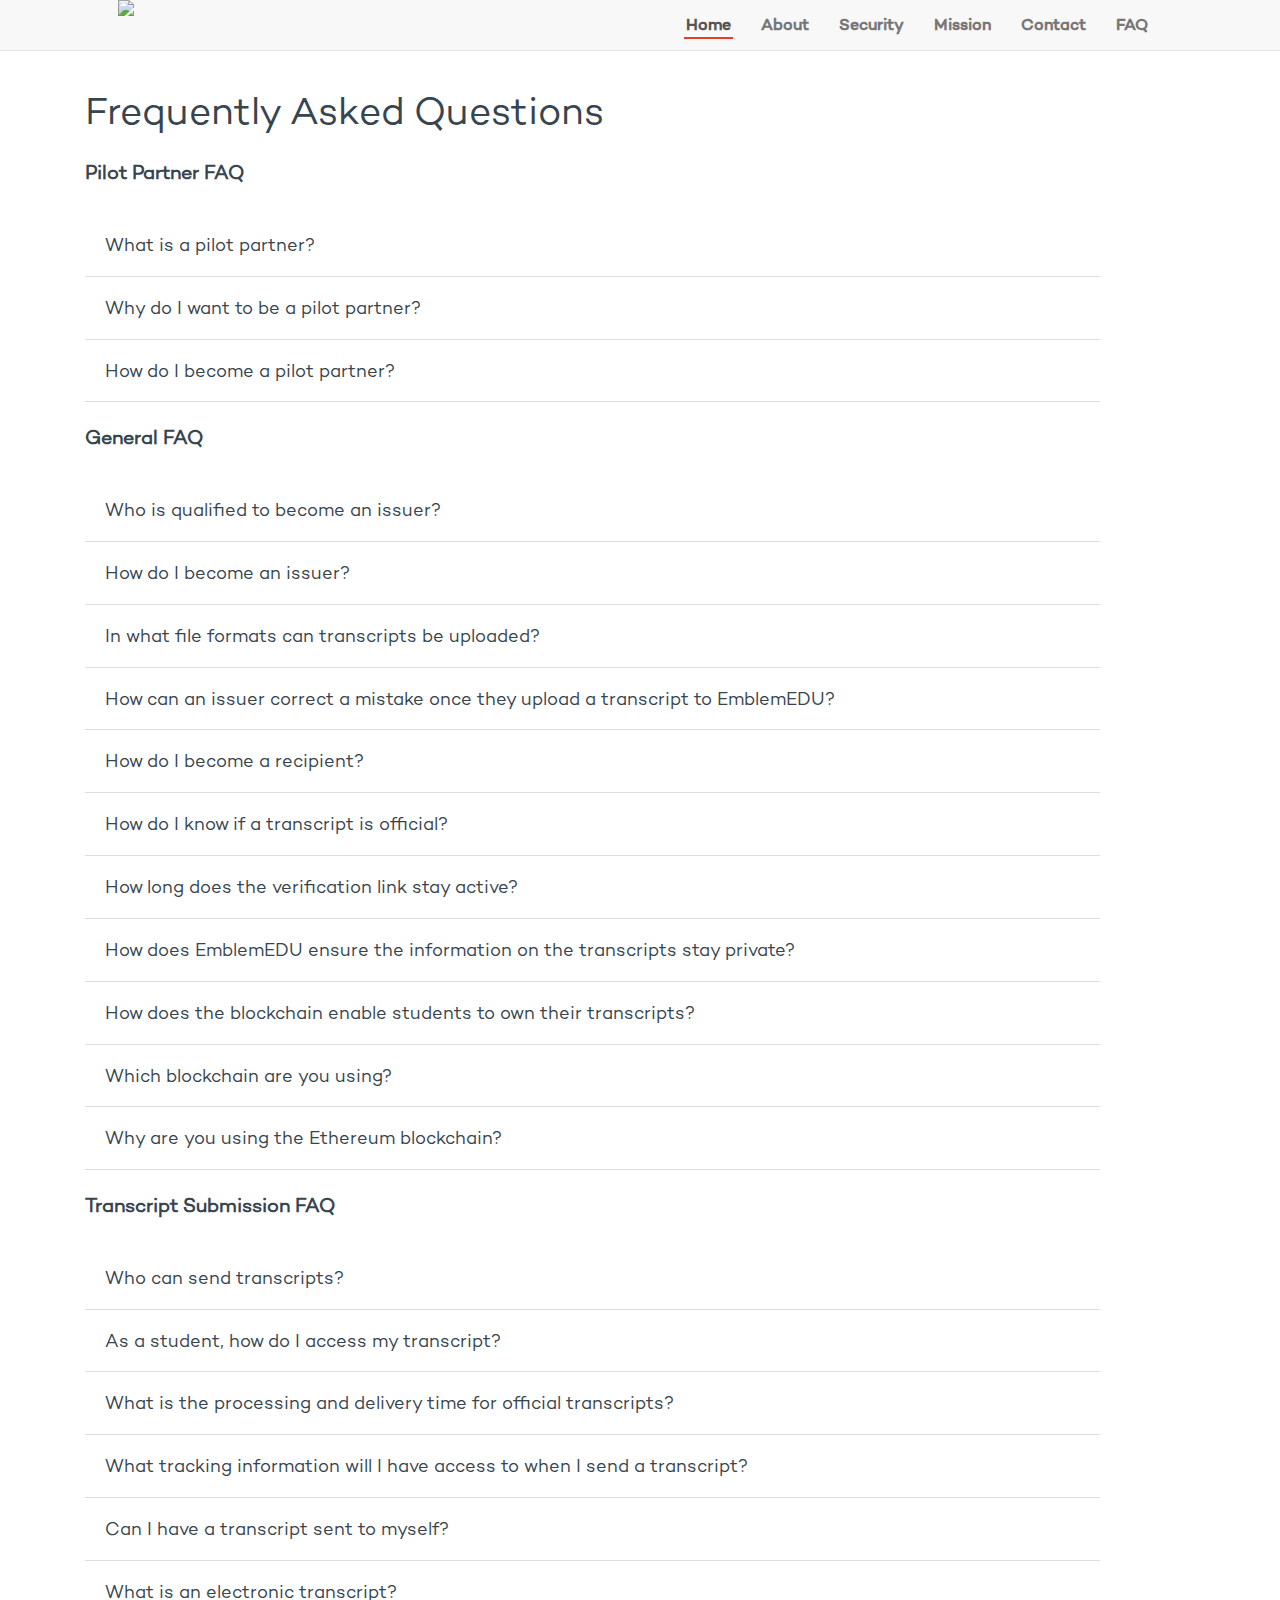
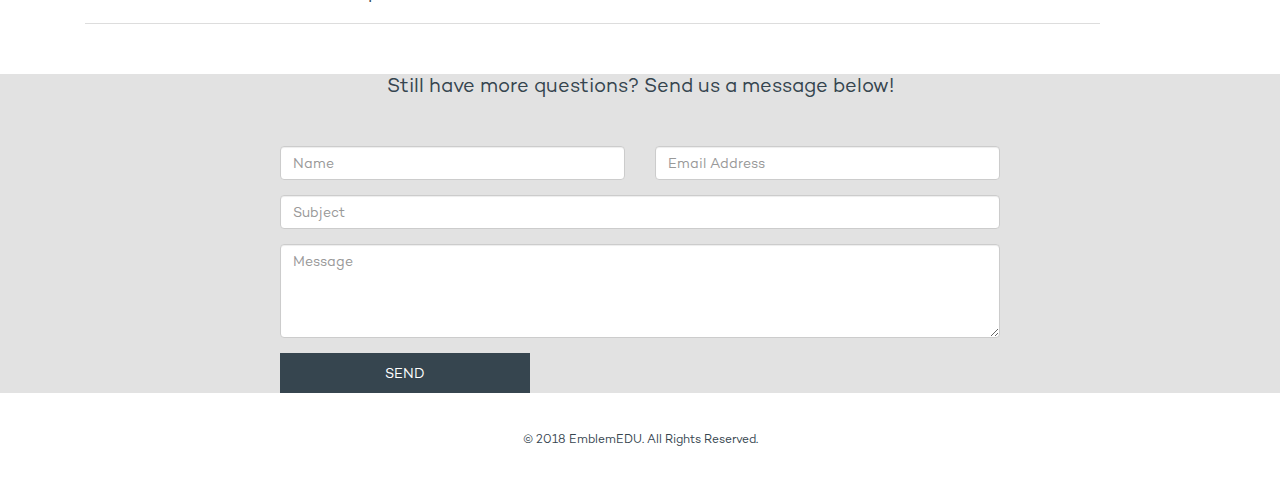
==== commit 4cf511ba: "added pilot question (#39)" ====
--- a/faq/index.html
+++ b/faq/index.html
@@ -52,7 +52,7 @@
                       <li><a href="/#security">Security</a></li>
                       <li><a href="/#mission">Mission</a></li>
                       <!-- <li><a href="/#team">Team</a></li> -->
-                    <li><a href="/#contact">Contact</a></li>
+                    <li><a href="#contact">Contact</a></li>
                     <li><a href="#faq">FAQ</a></li>
                     </ul>
                   </div>
@@ -69,10 +69,54 @@
     <div class="container">
       <div class="col-xs-11">
         <h3>Frequently Asked Questions</h3>
-        <br>
-        <h4>General FAQ</h4>
-        <br>
         <div class="faq-index">
+          <br>
+          <h4>Pilot Partner FAQ</h4>
+          <br>
+          <div class="item">
+            <div class="space-between-row">
+              <div class="title">What is a pilot partner?</div>
+              <div class="arrows">
+                <i class="fa fa-angle-down"></i>
+              </div>
+            </div>
+            <div class="body">
+              <p>We are currently looking for high school partners who are interested in helping us shape our product so that we can best
+                suit your needs!  As a pilot partner, you would agree to use our product (for free, of course) during the fall 2018 college
+                admissions season in exchange for valuable feedback on what you like, what you don't like, and what else you'd like to see added!
+              </p>
+            </div>
+          </div>
+          <div class="item">
+            <div class="space-between-row">
+              <div class="title">Why do I want to be a pilot partner?</div>
+              <div class="arrows">
+                <i class="fa fa-angle-down"></i>
+              </div>
+            </div>
+            <div class="body">
+              <p>Besides the fact that our product will make your life much easier, being a pilot partner means that you will be able to adopt our
+                product for free, as well as have a say in how the product works!  Additionally, when we roll EmblemEDU out to the rest of the country,
+                we will be offering our pilot partners significant discounts and incentives.
+              </p>
+            </div>
+          </div>
+          <div class="item">
+            <div class="space-between-row">
+              <div class="title">How do I become a pilot partner?</div>
+              <div class="arrows">
+                <i class="fa fa-angle-down"></i>
+              </div>
+            </div>
+            <div class="body">
+              <p>Send us an email at info@emblemedu.com or just go to the bottom of this page and send us a message through our contact form!  We would be
+                so excited to have you on board.
+              </p>
+            </div>
+          </div>
+          <br>
+          <h4>General FAQ</h4>
+          <br>
           <!-- <div class="item">
             <div class="space-between-row">
               <div class="title">Why was EmblemEDU founded?</div>
@@ -160,6 +204,19 @@
           </div>
           <div class="item">
             <div class="space-between-row">
+              <div class="title">How long does the verification link stay active?</div>
+              <div class="arrows">
+                <i class="fa fa-angle-down"></i>
+              </div>
+            </div>
+            <div class="body">
+              <p>The verification link that accompanies each PDF transcript in the email stays active for 48 hours. After 48 hours, the recipient can either
+                request the transcript to be sent again or the recipient can go to www.emblemedu.com/verify to manually verify its authenticity.
+              </p>
+            </div>
+          </div>
+          <div class="item">
+            <div class="space-between-row">
               <div class="title">How does EmblemEDU ensure the information on the transcripts stay private?</div>
               <div class="arrows">
                 <i class="fa fa-angle-down"></i>
@@ -228,7 +285,7 @@
             </div>
           </div> -->
           <br>
-          <h4>Transcript Request FAQ</h4>
+          <h4>Transcript Submission FAQ</h4>
           <br>
           <div class="item">
             <div class="space-between-row">
@@ -308,15 +365,38 @@
     </div>
   </section>
 
-  <section class="main">
-    <div class="container centered-column">
-      <p style="font-size: 1.4em;">Still have more questions? Send us an email!</p>
-        <div class="col-xs-12" style="text-align: center">
-          <a href="mailto:info@emblemedu.com" target="_blank" class="subscribeLink">E-Mail</a>
-          <br>
+  <!-- Contact -->
+  <section id="contact">
+      <div class="centered-column">
+        <div id="contact-background">
+          <div class="container centered-column">
+            <div class="contact-header">
+              <h4>Still have more questions? Send us a message below!</h4>
+            </div>
+            <form action="https://formspree.io/info@emblemedu.com" method="post" id="contactForm" name="corp-site-contact-form" class="validate _default row" target="_blank" novalidate="">
+              <div id="contact-name-email" class="space-between-row">
+                <div class="form-group required col-sm-6 col-xs-12">
+                  <input class="form-control" id="contactName" type="text" name="NAME" placeholder="Name">
+                </div>
+                <div class="form-group required col-sm-6 col-xs-12">
+                  <input class="form-control" id="contactEmail" type="text" name="EMAIL" placeholder="Email Address">
+                </div>
+              </div>
+              <div class="form-group required col-xs-12">
+                <input class="form-control" id="contactSubject" type="text" name="SUBJECT" placeholder="Subject">
+              </div>
+              <div class="form-group required col-xs-12">
+                <textarea class="form-control" id="contactMessage" rows="4" name="MESSAGE" placeholder="Message"></textarea>
+              </div>
+              <div class="btn-wrap col-xs-12 right-column">
+                <button type="submit" class="button">SEND</button>
+              </div>
+              <div class="form-notify"></div>
+            </form>
+          </div>
         </div>
-    </div>
-  </section>
+      </div>
+    </section>
   
   <!--footer -->
   <footer class="centered-column">
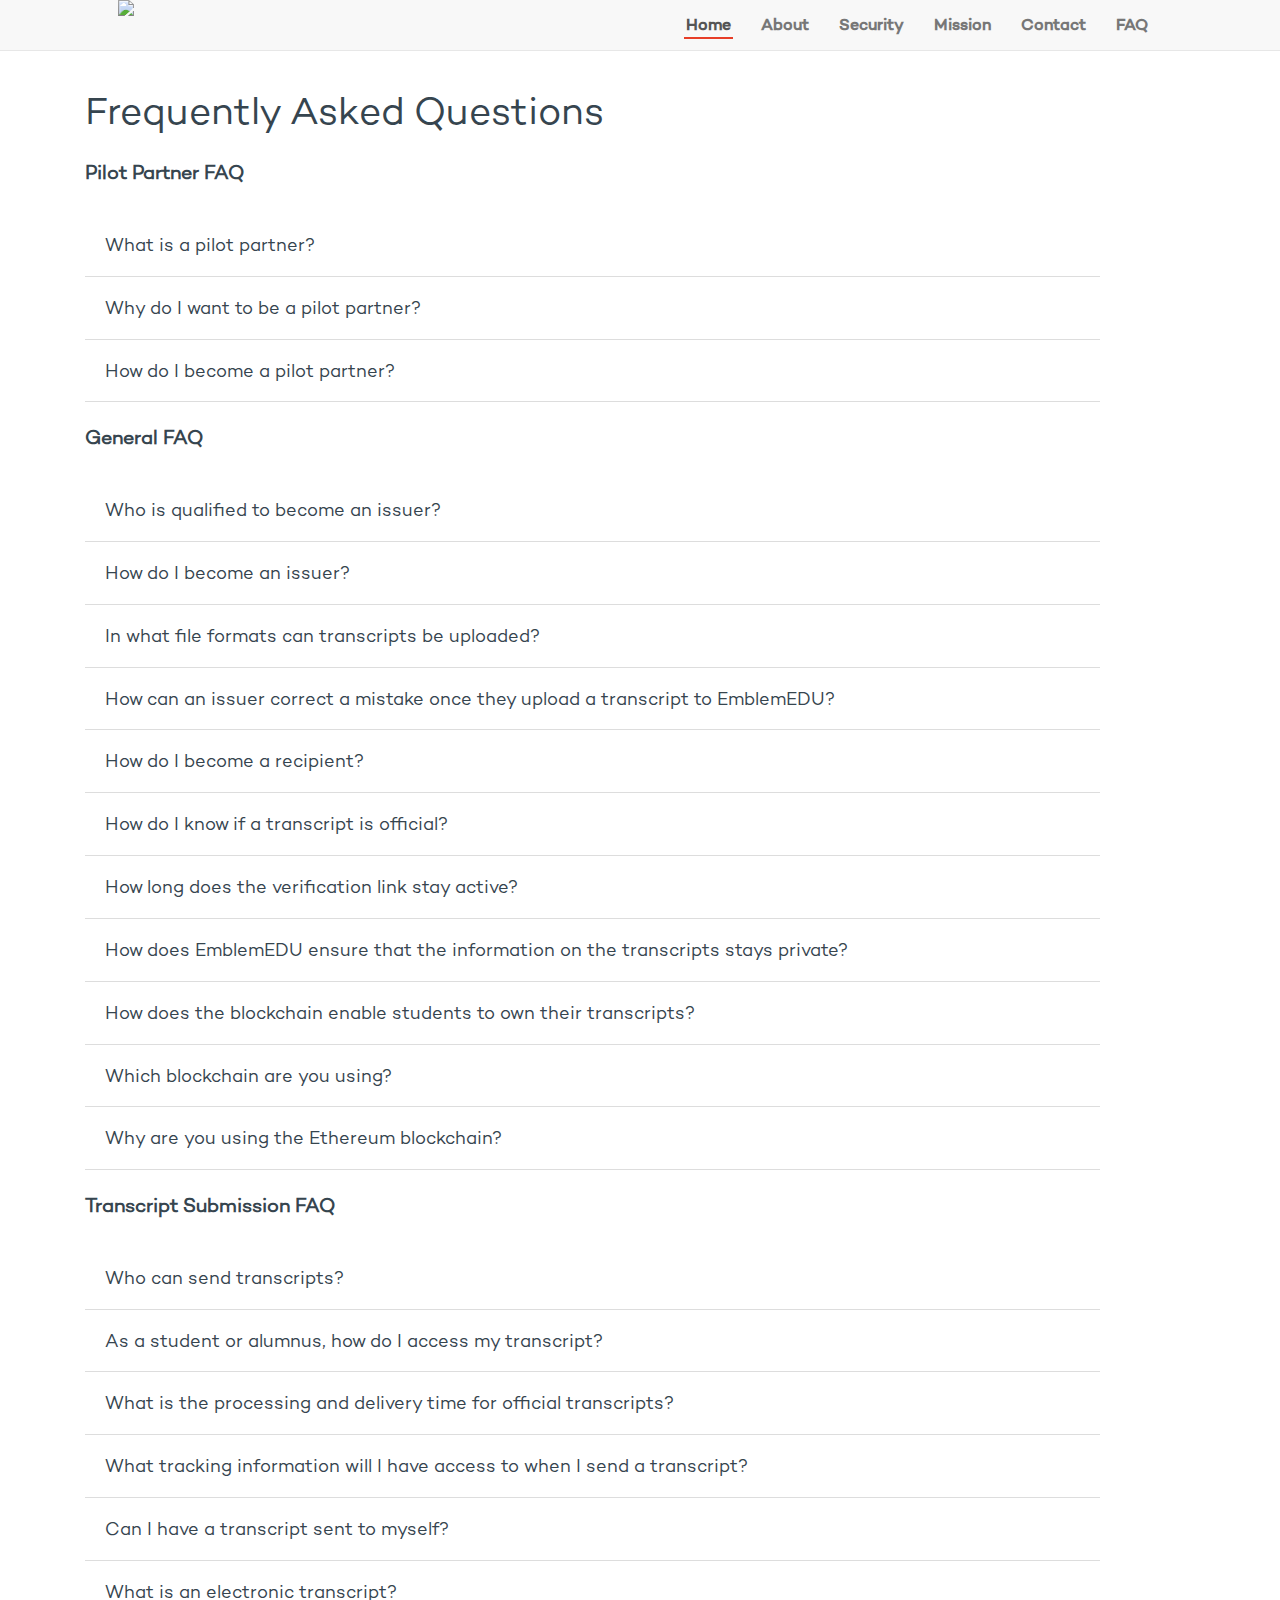
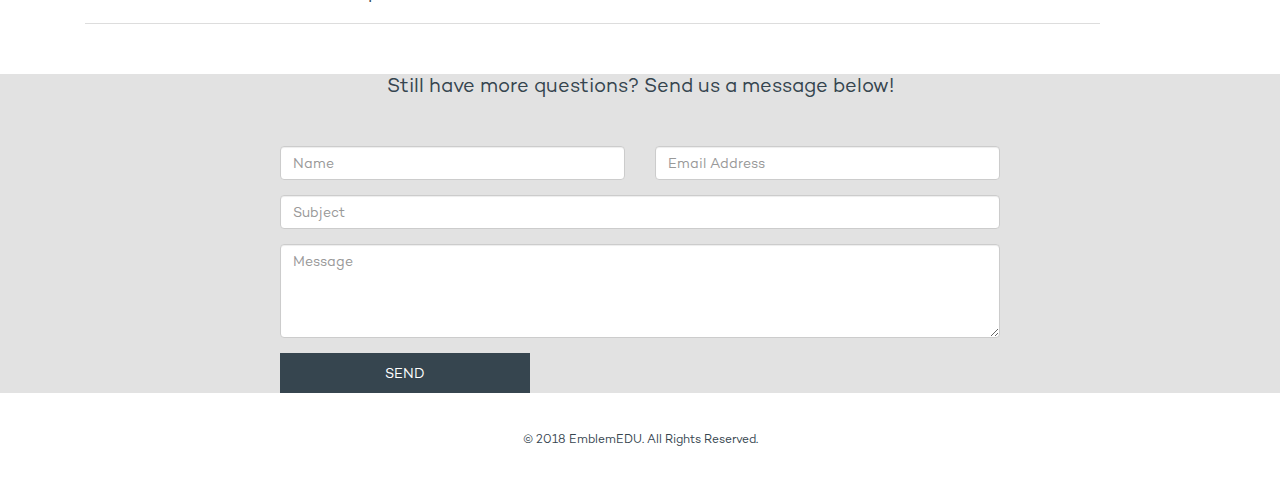
==== commit 9e2763d5: "added alumnus to one faq" ====
--- a/faq/index.html
+++ b/faq/index.html
@@ -161,7 +161,7 @@
               </div>
             </div>
             <div class="body">
-              <p>Transcripts must be uploaded as a PDF created from a Word document.</p>
+              <p>Transcripts must be uploaded as a PDF created from a text document.  PDFs created from an image will not work.</p>
             </div>
           </div>
           <div class="item">
@@ -217,7 +217,7 @@
           </div>
           <div class="item">
             <div class="space-between-row">
-              <div class="title">How does EmblemEDU ensure the information on the transcripts stay private?</div>
+              <div class="title">How does EmblemEDU ensure that the information on the transcripts stays private?</div>
               <div class="arrows">
                 <i class="fa fa-angle-down"></i>
               </div>
@@ -237,7 +237,7 @@
             <div class="body">
               <p>By using the blockchain to store the digital signatures of the issuers uploading the transcripts, recipients can be confident
                 that the transcripts they receive are official and have originated from a verified guidance counselor. This enables students
-                to own and share their official transcripts with anyone at anytime.</p>
+                to own and directly send their official transcripts to anyone at any time.</p>
             </div>
           </div>
           <div class="item">
@@ -302,7 +302,7 @@
           </div>
           <div class="item">
             <div class="space-between-row">
-              <div class="title">As a student, how do I access my transcript?</div>
+              <div class="title">As a student or alumnus, how do I access my transcript?</div>
               <div class="arrows">
                 <i class="fa fa-angle-down"></i>
               </div>
@@ -310,7 +310,8 @@
             <div class="body">
               <p>Simply create an account with EmblemEDU! If your transcript has been previously uploaded by a verified issuer, it will
                 automatically be matched to your account.  If the issuer has not yet uploaded your transcript, EmblemEDU allows you to
-                send a notification to your school.</p>
+                send a notification to your school asking them to upoad your transcript. If your school does not have an account with
+                EmblemEDU, we will invite them to start working with us to give you ownership of your transcript.</p>
             </div>
           </div>
           <div class="item">
@@ -370,7 +371,7 @@
       <div class="centered-column">
         <div id="contact-background">
           <div class="container centered-column">
-            <div class="contact-header">
+            <div class="contact-header centered-column">
               <h4>Still have more questions? Send us a message below!</h4>
             </div>
             <form action="https://formspree.io/info@emblemedu.com" method="post" id="contactForm" name="corp-site-contact-form" class="validate _default row" target="_blank" novalidate="">
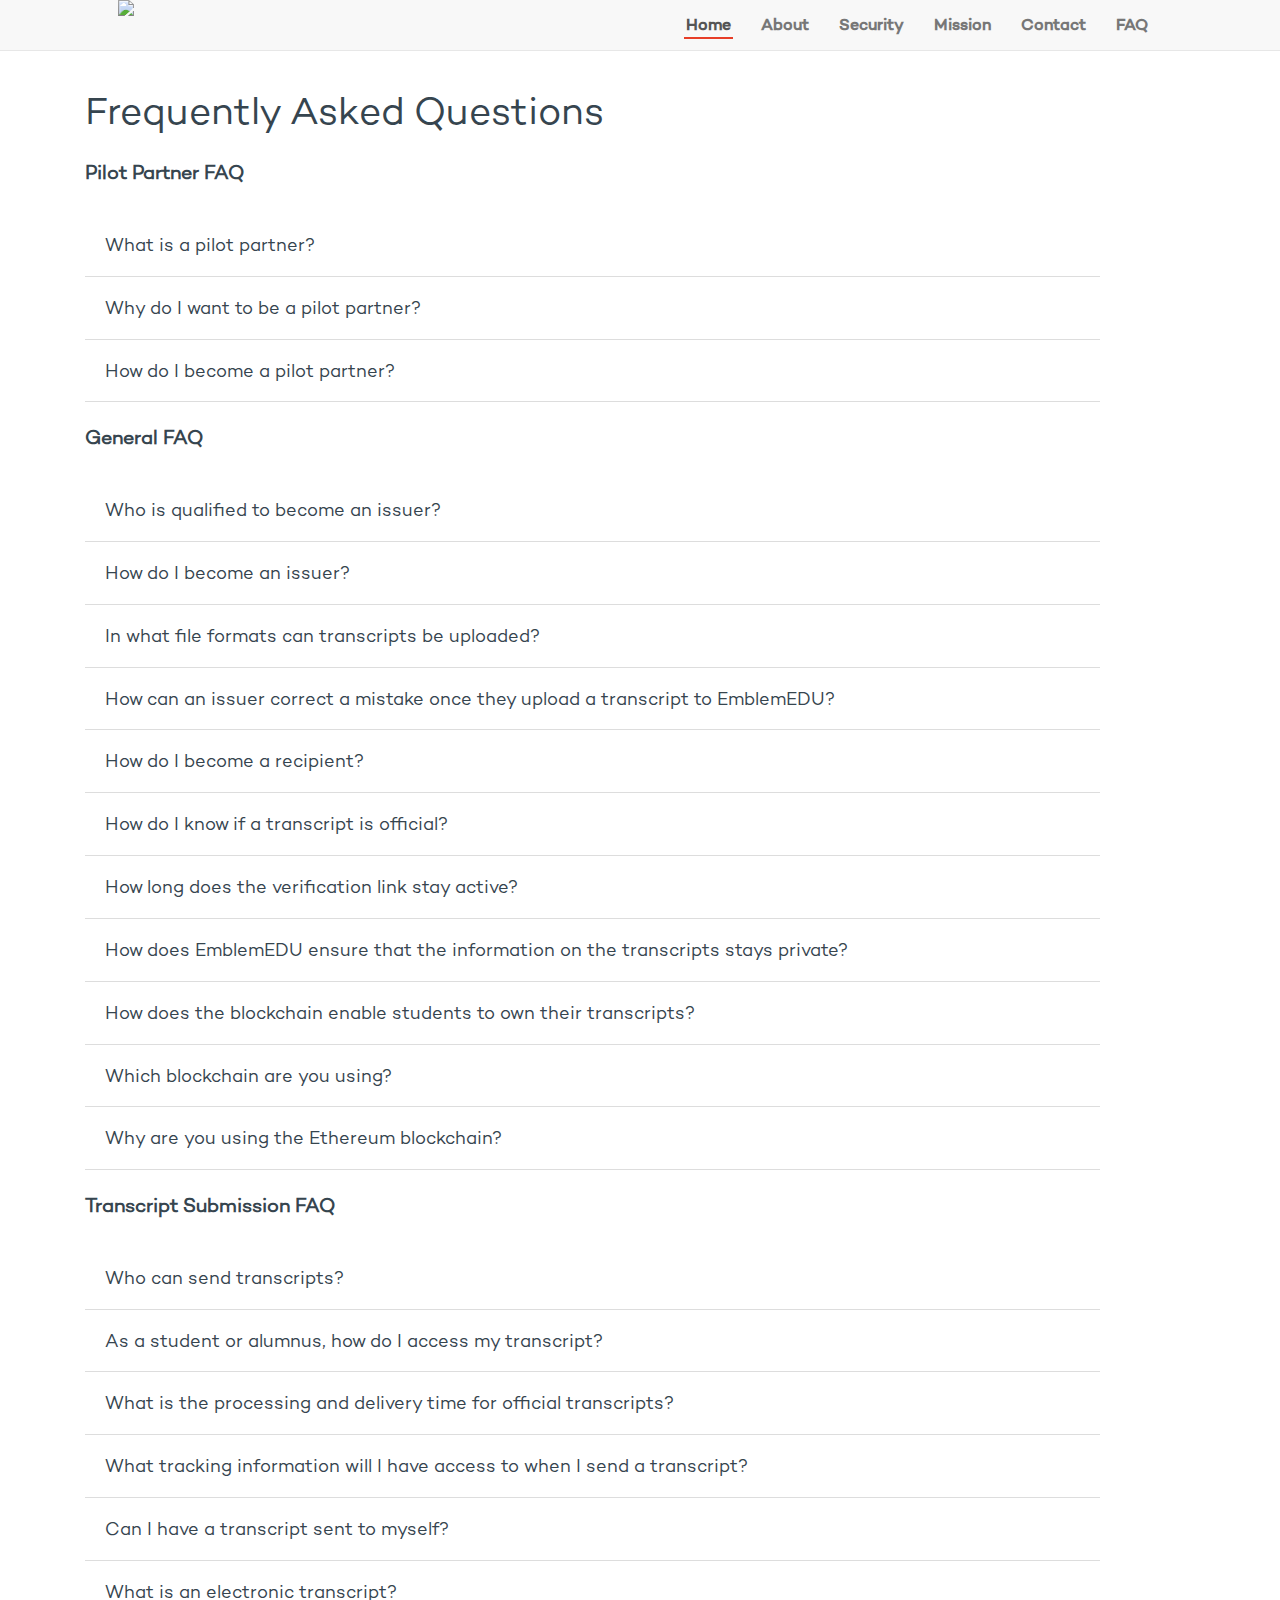
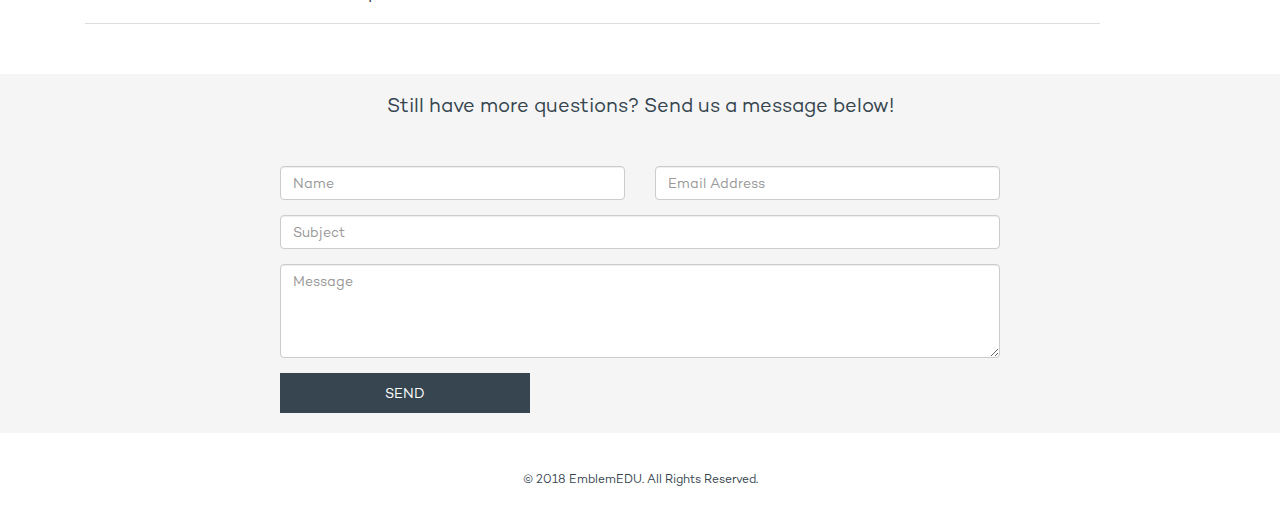
==== commit 7784de0e: "updated pilot faq answer" ====
--- a/faq/index.html
+++ b/faq/index.html
@@ -83,7 +83,8 @@
             <div class="body">
               <p>We are currently looking for high school partners who are interested in helping us shape our product so that we can best
                 suit your needs!  As a pilot partner, you would agree to use our product (for free, of course) during the fall 2018 college
-                admissions season in exchange for valuable feedback on what you like, what you don't like, and what else you'd like to see added!
+                admissions season to send one or more transcripts while still using your current system.  We'd love to get your
+                feedback on what you like, what you don't like, and what you'd like to see added!
               </p>
             </div>
           </div>
@@ -117,17 +118,6 @@
           <br>
           <h4>General FAQ</h4>
           <br>
-          <!-- <div class="item">
-            <div class="space-between-row">
-              <div class="title">Why was EmblemEDU founded?</div>
-              <div class="arrows">
-                <i class="fa fa-angle-down"></i>
-              </div>
-            </div>
-            <div class="body">
-                  <p>EmblemEDU was founded because</p>
-            </div>
-          </div> -->
           <div class="item">
             <div class="space-between-row">
               <div class="title">Who is qualified to become an issuer?</div>
@@ -264,6 +254,24 @@
           </div>
           <!-- <div class="item">
             <div class="space-between-row">
+              <div class="title">Why was EmblemEDU founded?</div>
+              <div class="arrows">
+                <i class="fa fa-angle-down"></i>
+              </div>
+            </div>
+            <div class="body">
+              <p>Last fall, while applying to transfer to her fourth university, one of our co-founders thought the task of accumulating
+                her past transcripts from two high schools and three colleges would be a simple one.  Unfortunately, it took her days to
+                figure out how she was supposed to get ahold of them, only to later discover that several of the transcripts she had sent
+                digitally never arrived at her new school just days before the deadline approached.  She ended up having to drive to two of
+                her past schools and pay enormous fees for express shipping, just for the opportunity to apply to a college.  Her experience,
+                along with many students who go through this slow, disorganized process is the reason EmblemEDU was founded:  to place
+                ownership into the students' hands to simplify the process for all parties involved.  In a digital age, sending transcripts
+                should be as easy as sending an email.</p>
+            </div>
+          </div> -->
+          <!-- <div class="item">
+            <div class="space-between-row">
               <div class="title">How does your encryption work at a high level?</div>
               <div class="arrows">
                 <i class="fa fa-angle-down"></i>
@@ -310,7 +318,7 @@
             <div class="body">
               <p>Simply create an account with EmblemEDU! If your transcript has been previously uploaded by a verified issuer, it will
                 automatically be matched to your account.  If the issuer has not yet uploaded your transcript, EmblemEDU allows you to
-                send a notification to your school asking them to upoad your transcript. If your school does not have an account with
+                send a notification to your school asking them to upload your transcript. If your school does not have an account with
                 EmblemEDU, we will invite them to start working with us to give you ownership of your transcript.</p>
             </div>
           </div>
--- a/assets/css/style.css
+++ b/assets/css/style.css
@@ -54,15 +54,23 @@
   text-align: center;
 }
 
-#home {
+
+/* #home {
   min-height: 90vh;
   font-family: CamptonMedium;
   color: #36454f;
-  background: -moz-linear-gradient(45deg, #ffffff 1%, #fc9862 46%, #f22121 99%); /* FF3.6-15 */
-  background: -webkit-linear-gradient(45deg, #ffffff 1%,#fc9862 46%,#f22121 99%); /* Chrome10-25,Safari5.1-6 */
-  background: linear-gradient(225deg, #ffffff 1%,#fc9862 46%,#f22121 99%); /* W3C, IE10+, FF16+, Chrome26+, Opera12+, Safari7+ */
-  filter: progid:DXImageTransform.Microsoft.gradient( startColorstr='#ffffff', endColorstr='#f22121',GradientType=1 ); /* IE6-9 fallback on horizontal gradient */
-  /* background: url(../img/background/gradient.png) 0% 100% / cover no-repeat white; */
+  background: -moz-linear-gradient(45deg, #ffffff 1%, #fc9862 46%, #f22121 99%);
+  background: -webkit-linear-gradient(45deg, #ffffff 1%,#fc9862 46%,#f22121 99%);
+  background: linear-gradient(225deg, #ffffff 1%,#fc9862 46%,#f22121 99%);
+  filter: progid:DXImageTransform.Microsoft.gradient( startColorstr='#ffffff', endColorstr='#f22121',GradientType=1 );
+} */
+
+#home {
+  background: #fff no-repeat 0;
+  background-image: url(../img/background/home.jpg);
+  background-size: cover;
+  background-position: 50%;
+  background-attachment: fixed;
 }
 
 /* home layover text  */
@@ -214,6 +222,7 @@
   content: "\f107";
 }
 
+/*
 .subscribeLink {
   display: inline-block;
   width: 472px;
@@ -227,7 +236,7 @@
 a, a:hover, a:focus, a:active {
   color: inherit;
   text-decoration: none;
-}
+}*/
 
 
 
@@ -323,21 +332,12 @@
   font-size: 20px;
 }
 
-/* 
 #security {
   background: #fff no-repeat 0;
   background-image: url(../img/background/institution.jpg);
   background-size: cover;
   background-position: 50%;
   background-attachment: fixed;
-} */
-
-#security {
-  background: #fff no-repeat 0;
-  background-image: url(../img/background/institution.jpg);
-  background-size: cover;
-  background-position: 50%;
-  background-attachment: fixed;
 }
 
 #security .col-xs-11 {
@@ -375,6 +375,13 @@
   background-position: 50%;
   background-attachment: fixed;
 } */
+
+.white-trans {
+  background-color: rgba(255,255,255,0.75);
+  width: 100%;
+  height: 100%;
+}
+
 
 .white-transparent {
   background-color: rgba(255,255,255,0.85);
@@ -513,6 +520,13 @@
   color: white;
 }
 
+#contact-background {
+  width: 100%;
+  color: white;
+  background-color: #f5f5f5;
+  padding: 20px;
+}
+
 
 #contact .overlay {
   /* background-color: rgba(0,0,0,0.6); */
